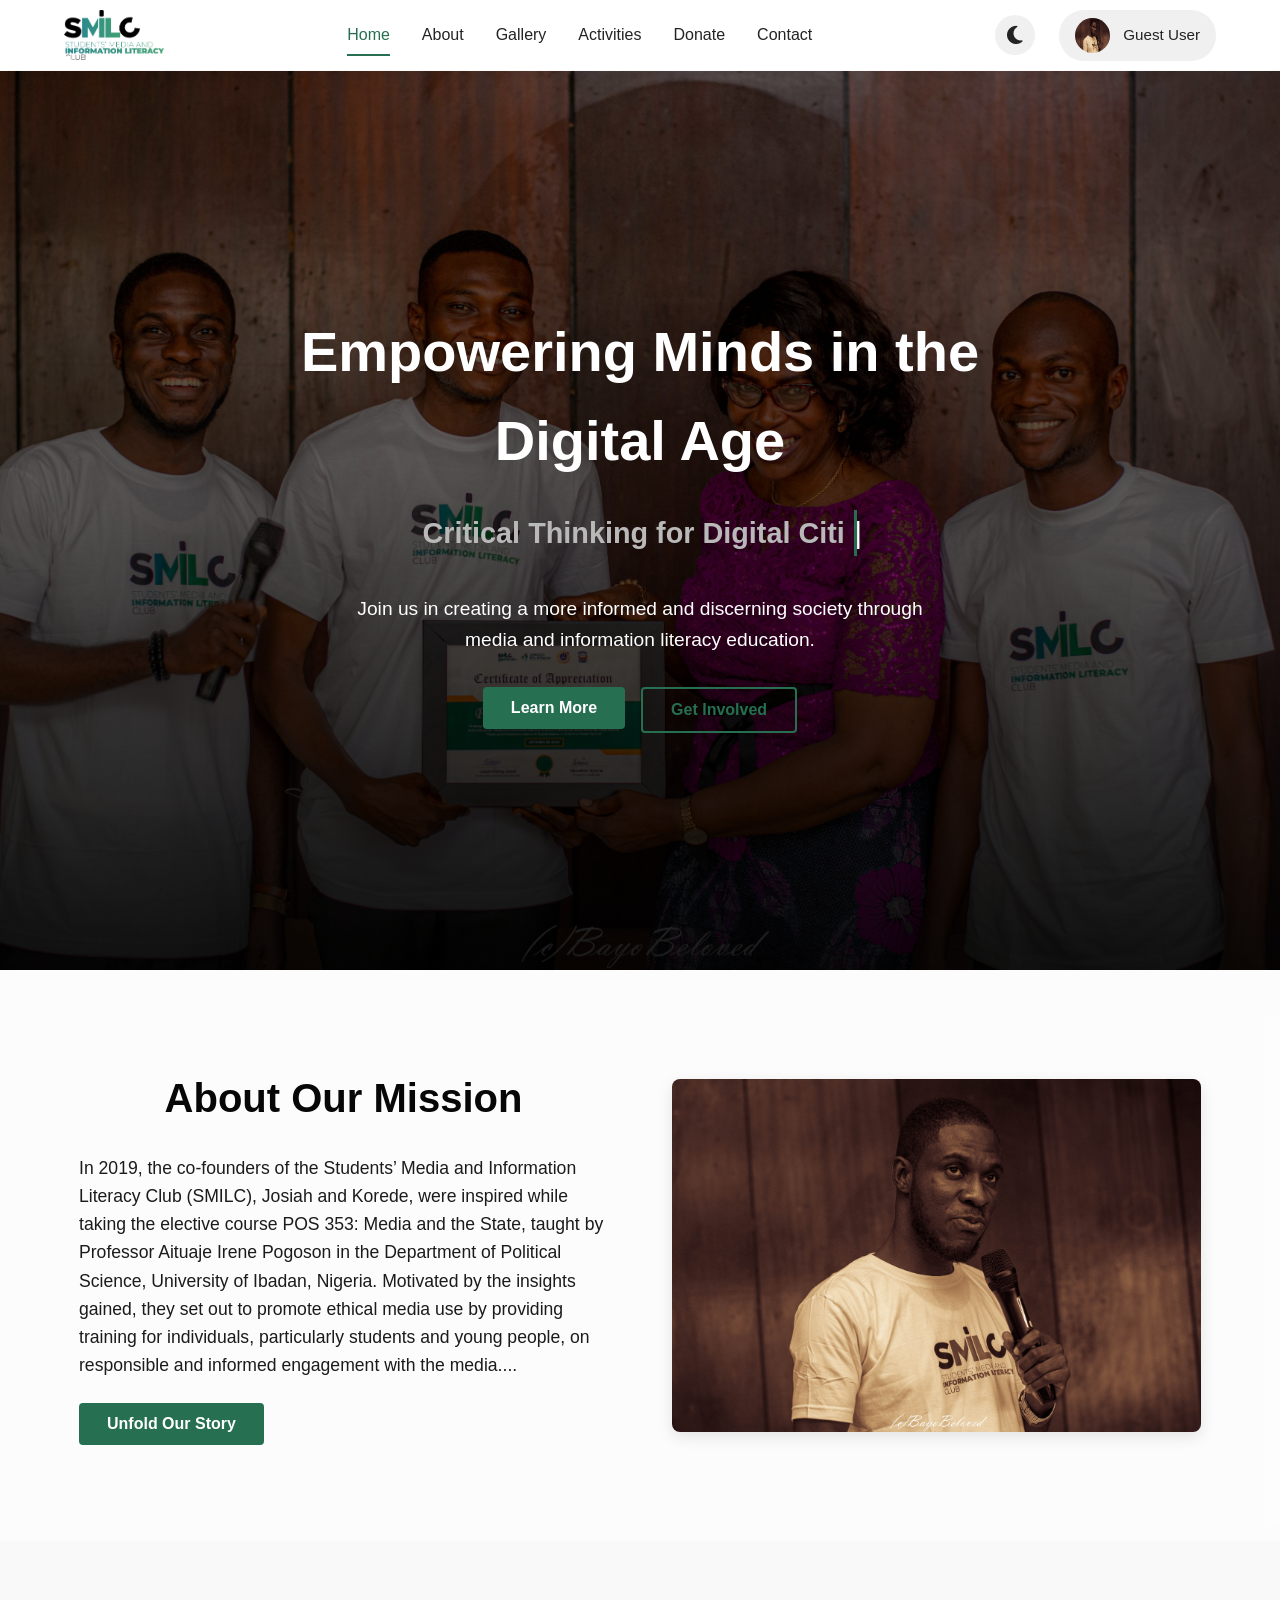
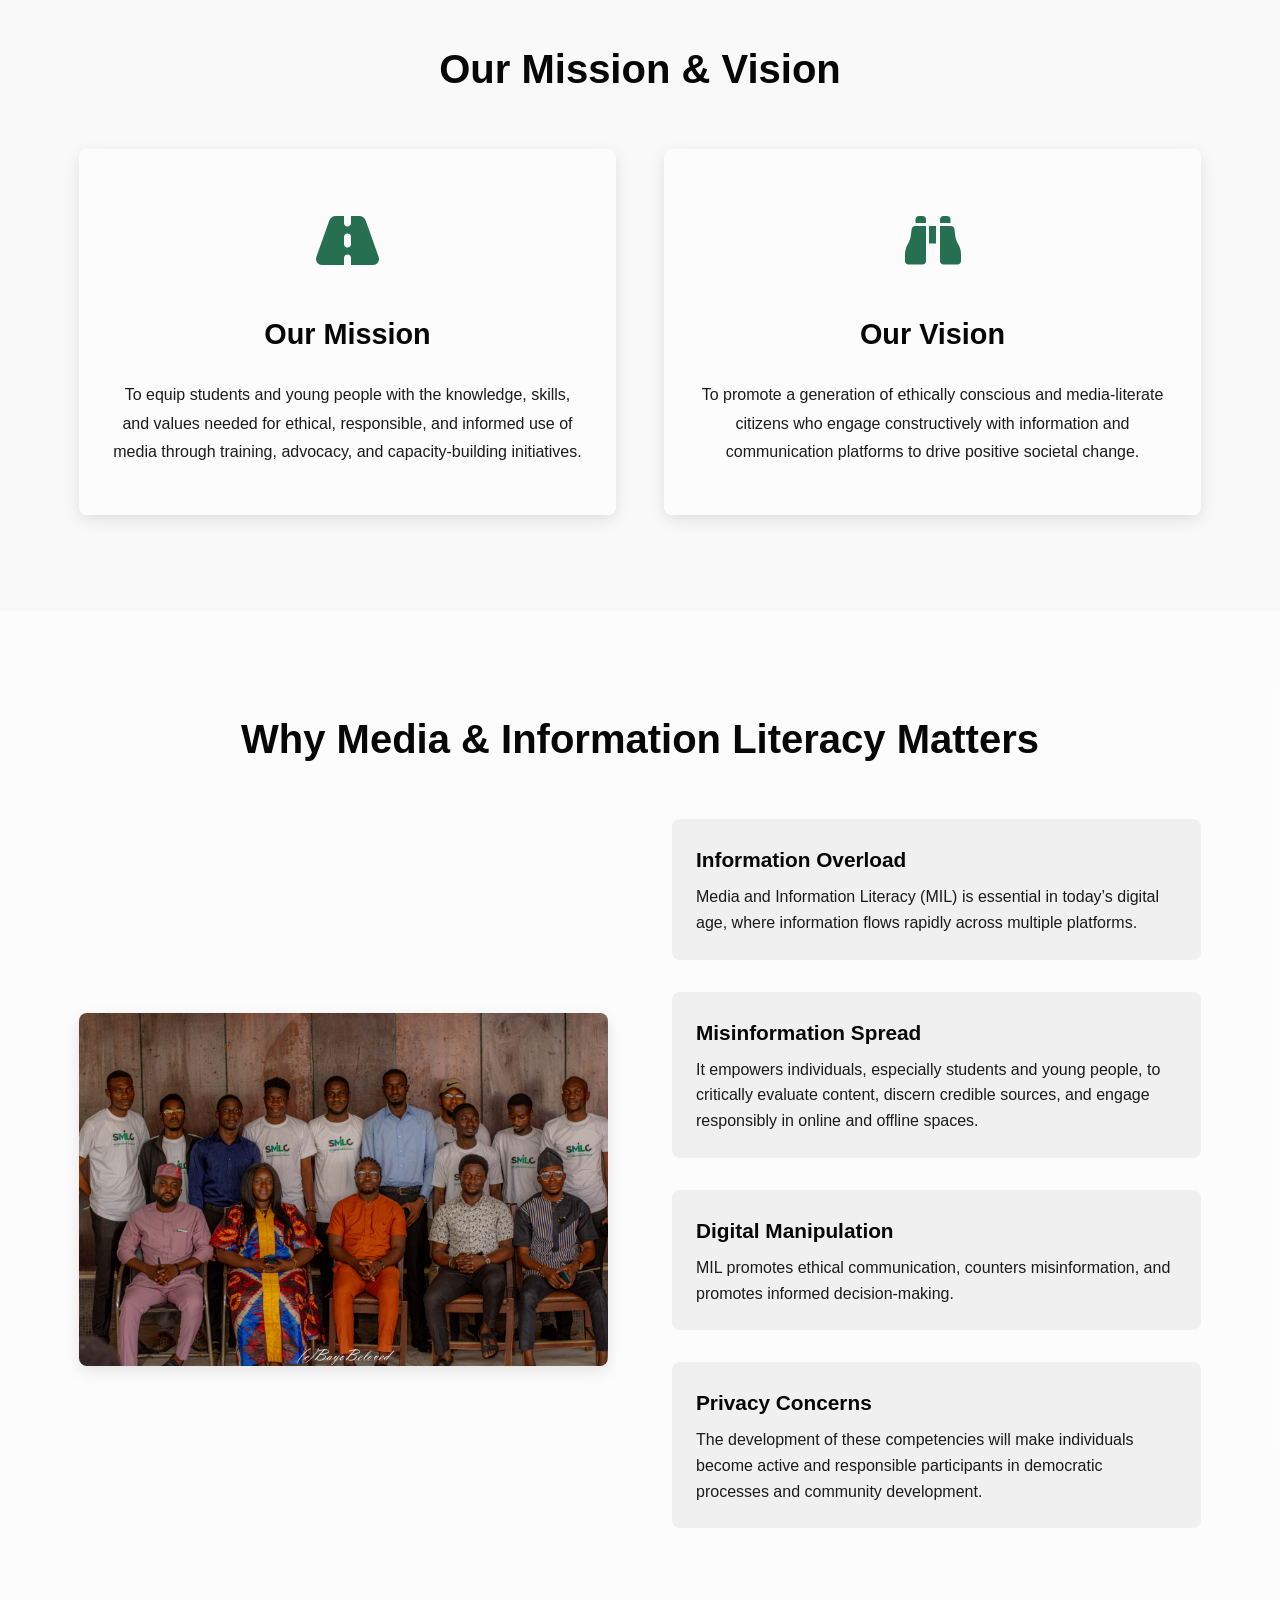
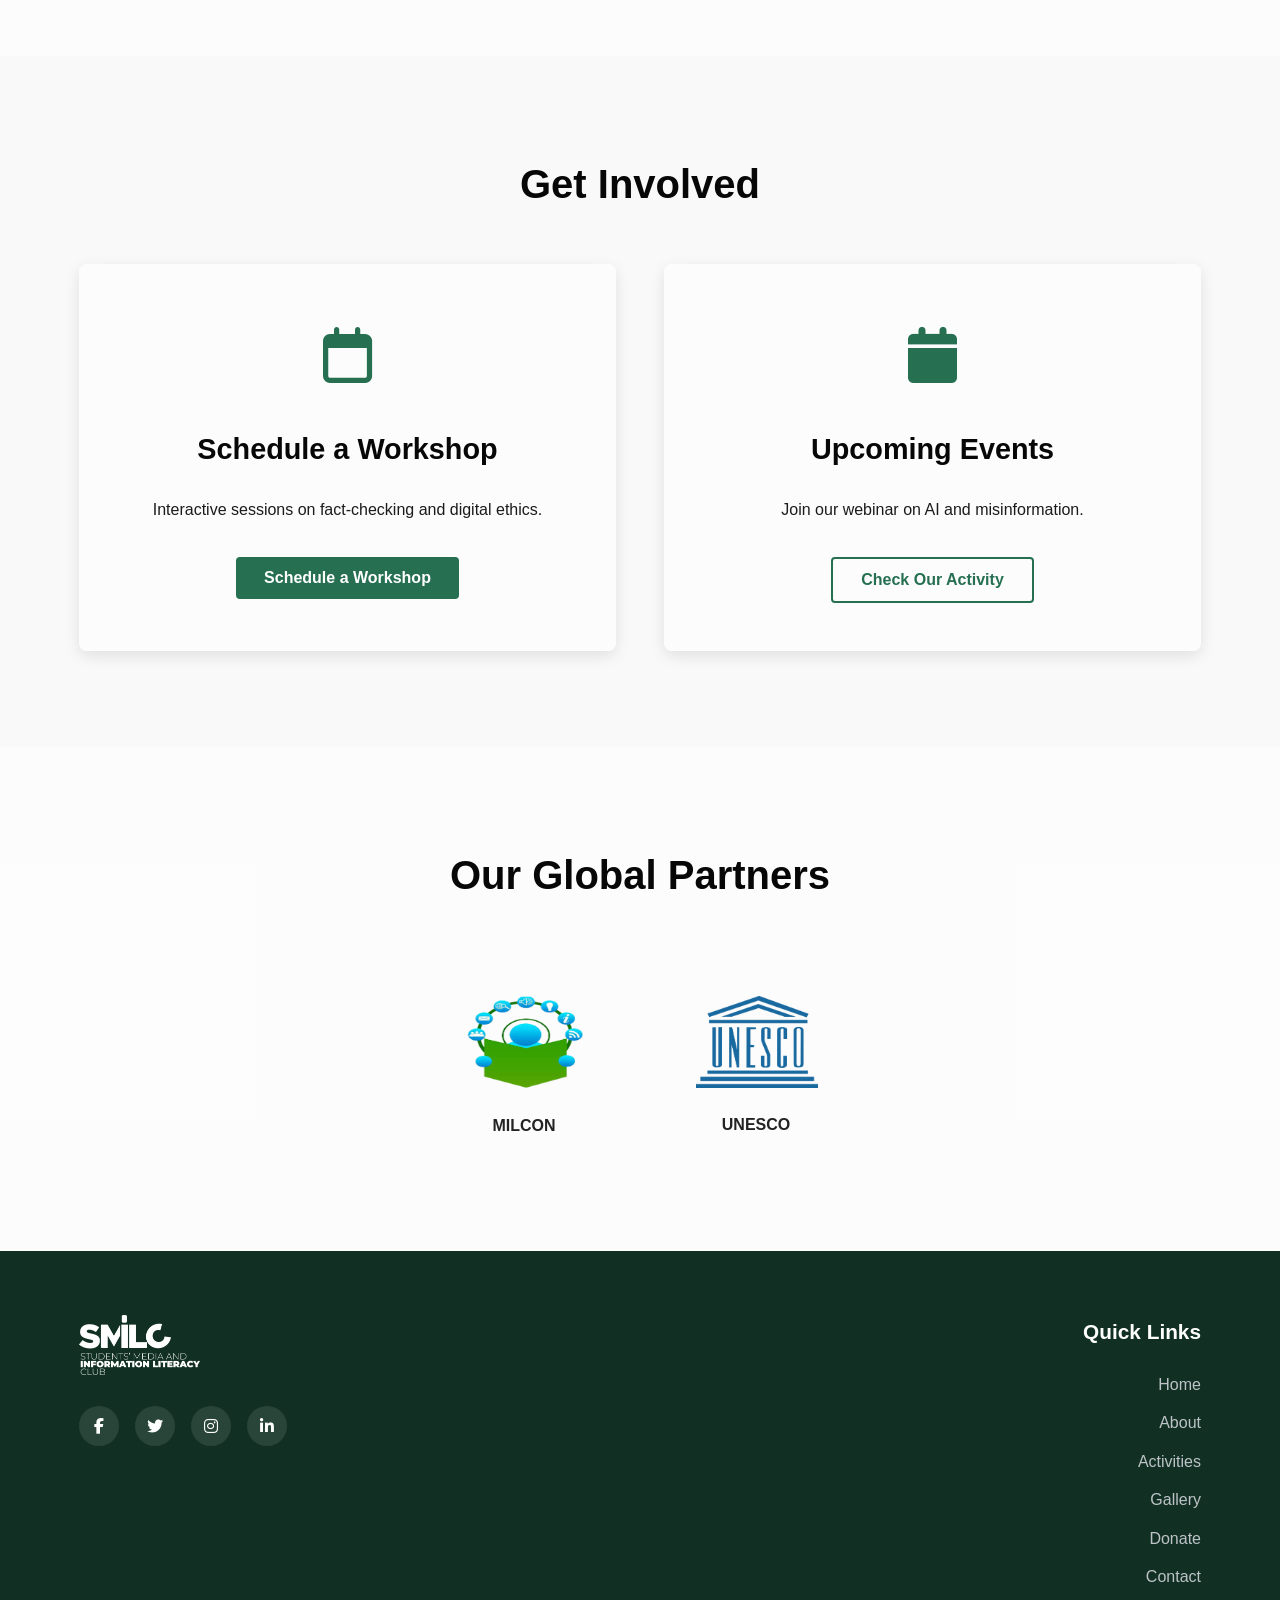
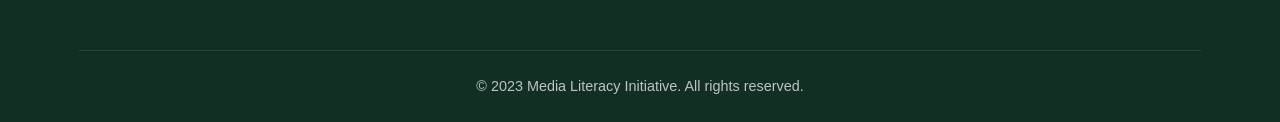
==== index.html @ b67bcb6e "Initial commit" ====
<!DOCTYPE html>
<html lang="en">
<head>
    <meta charset="UTF-8">
    <meta name="viewport" content="width=device-width, initial-scale=1.0">
    <title>SMILC | Home</title>
    <link rel="stylesheet" href="https://cdnjs.cloudflare.com/ajax/libs/font-awesome/6.4.0/css/all.min.css">
    <!-- Favicon Link  -->
    <link rel="icon" href="images/SMILC LOGO.png">
    <link rel="stylesheet" href="css/style.css">
</head>
<body>

    <!-- Preloader -->
    <div id="preloader" role="status" aria-live="polite">
        <div class="preloader-content">
            <div class="preloader-logo">
                <img src="images/SMILC LOGO.png" alt="">
                <!-- Logo will be loaded here -->
                <!-- Fallback text if logo fails to load -->
                <!-- <div class="logo-fallback">ML</div> -->
            </div>
            <div class="loading-text">Loading Media Literacy Initiative</div>
            <div class="sr-only" aria-live="polite">Loading website content, please wait...</div>
        </div>
    </div>

    <!-- Modern Navbar -->
    <nav class="navbar">
        <div class="container navbar-container">
            <!-- Logo - Left -->
            <div class="navbar-brand">
                <a href="index.html" class="logo">
                    <div class="logo-icon"><img src="images/SMILC LOGO.png" alt=""></div>
                </a>
            </div>

            <!-- Navigation Links - Centered -->
            <div class="navbar-links">
                <ul class="nav-menu">
                    <li class="nav-item">
                        <a href="index.html" class="nav-link active"><span>Home</span> </a>
                    </li>
                    <li class="nav-item">
                        <a href="about.html" class="nav-link"><span>About</span></a>
                    </li>
                    <li class="nav-item">
                        <a href="gallery.html" class="nav-link"><span>Gallery</span></a>
                    </li>
                    <li class="nav-item">
                        <a href="activity.html" class="nav-link"><span>Activities</span></a>
                    </li>
                    <li class="nav-item">
                        <a href="donate.html" class="nav-link"><span>Donate</span></a>
                    </li>
                    <li class="nav-item">
                        <a href="contact.html" class="nav-link"> <span>Contact</span></a>
                    </li>
                </ul>
            </div>

            <!-- Right Section - Theme Toggle & Profile -->
            <div class="navbar-right">
                <!-- Theme Toggle Button -->
                <button class="theme-toggle" id="themeToggle"><i class="fas fa-moon"></i></button>

                <!-- Profile Section -->
                <div class="nav-profile">
                    <div class="profile-avatar"><img src="images/aboutus.jpg" alt=""></div>
                    <span class="profile-name">Guest User</span>
                    <!-- Profile Dropdown -->
                    <div class="profile-dropdown">
                        <a href="#profile" class="dropdown-item">
                            <i class="fas fa-user"></i>
                            <span>My Profile</span>
                        </a>
                        <div class="dropdown-divider"></div>
                        <a href="#login" class="dropdown-item">
                            <i class="fas fa-sign-in-alt"></i>
                            <span>Log Out</span>
                        </a>
                    </div>
                </div>

                <!-- Mobile Menu Button -->
                <button class="mobile-menu-btn" id="mobileMenuBtn">
                    <i class="fas fa-bars"></i>
                </button>
            </div>
        </div>
    </nav>

    <!-- Mobile Navigation Overlay -->
    <div class="mobile-overlay" id="mobileOverlay"></div>

    <!-- Mobile Navigation Menu -->
    <div class="mobile-nav" id="mobileNav">
        <div class="mobile-nav-header">
            <h3 class="mobile-nav-title"></h3>
            <button class="mobile-close-btn" id="mobileCloseBtn">
                <i class="fas fa-times"></i>
            </button>
        </div>

        <ul class="mobile-nav-menu">
            <li class="mobile-nav-item">
                <a href="index.html" class="mobile-nav-link active"><i class="fas fa-home mobile-nav-icon"></i>
                    <span>Home</span>
                </a>
            </li>
            <li class="mobile-nav-item">
                <a href="about.html" class="mobile-nav-link"><i class="fas fa-info-circle mobile-nav-icon"></i>
                    <span>About</span>
                </a>
            </li>
            <li class="mobile-nav-item">
                <a href="gallery.html" class="mobile-nav-link"><i class="fas fa-images mobile-nav-icon"></i>
                    <span>Gallery</span>
                </a>
            </li>
            <li class="mobile-nav-item">
                <a href="donate.html" class="mobile-nav-link"><i class="fas fa-heart mobile-nav-icon"></i>
                    <span>Donate</span>
                </a>
            </li>
            <li class="mobile-nav-item">
                <a href="activity.html" class="mobile-nav-link"><i class="fa-solid fa-stopwatch"></i>
                    <span>Activities</span>
                </a>
            </li>
            <li class="mobile-nav-item">
                <a href="contact.html" class="mobile-nav-link"><i class="fas fa-envelope mobile-nav-icon"></i>
                    <span>Contact</span>
                </a>
            </li>
        </ul>

        <div class="mobile-nav-footer">
            <div class="mobile-profile">
                <div class="profile-avatar"><img src="images/aboutus.jpg" alt=""></div>
                <div>
                    <div style="font-weight: 600; color: var(--text);">Guest User</div>
                    <div style="font-size: 0.9rem; color: var(--text-light);">View Profile</div>
                </div>
            </div>
            
            <button class="mobile-theme-toggle" id="mobileThemeToggle">
                <i class="fas fa-moon"></i><span>Switch to Dark Mode</span>
            </button>
        </div>
    </div>

    <!-- Hero Section -->
    <section class="hero" id="home">
        <div class="hero-background"></div>
        <div class="hero-content">
            <h1 class="hero-title">Empowering Minds in the Digital Age</h1>
            <div class="typing-container">
                <span class="typed-text">Critical Thinking for Digital Citizens</span>
                <span class="cursor">|</span>
            </div>
            <p class="hero-description">Join us in creating a more informed and discerning society through media and information literacy education.</p>
            <div class="hero-buttons">
                <a href="about.html"><button class="btn btn-primary">Learn More</button></a>
                <a href="contact.html"><button class="btn btn-secondary">Get Involved</button></a>
            </div>
        </div>
    </section>

    <!-- About Section -->
    <section class="about" id="about">
        <div class="container">
            <div class="about-content">
                <div class="about-text">
                    <h2 class="section-title">About Our Mission</h2>
                    <p>
                        In 2019, the co-founders of the Students’ Media and Information Literacy Club (SMILC),
                        Josiah and Korede, were inspired while taking the elective course POS 353: 
                        Media and the State, taught by Professor Aituaje Irene Pogoson in the Department 
                        of Political Science, University of Ibadan, Nigeria. Motivated by the insights gained, 
                        they set out to promote ethical media use by providing training for individuals, particularly
                        students and young people, on responsible and informed engagement with the media....
                    </p>
                   <a href="about.html"> <button class="btn btn-primary">Unfold Our Story</button></a>
                </div>
                <div class="about-image">
                    <img src="images/aboutus.jpg" alt="Workshop session">
                </div>
            </div>
        </div>
    </section>

    <!-- Mission & Vision Section -->
    <section class="mission-vision">
        <div class="container">
            <h2 class="section-title">Our Mission & Vision</h2>
            <div class="mv-grid">
                <div class="mv-card mission">
                    <div class="mv-icon"><i class="fa-solid fa-road"></i></div>
                    <h3>Our Mission</h3>
                    <p>
                       To equip students and young people with the knowledge, 
                       skills, and values needed for ethical, responsible, and 
                       informed use of media through training, advocacy, and capacity-building initiatives.
                    </p>
                </div>
                <div class="mv-card vision">
                    <div class="mv-icon"><i class="fa-solid fa-binoculars"></i></div>
                    <h3>Our Vision</h3>
                    <p>
                        To promote a generation of ethically conscious and media-literate citizens 
                        who engage constructively with information and communication platforms to 
                        drive positive societal change.
                    </p>
                </div>
            </div>
        </div>
    </section>

    <!-- Why Media Literacy Section -->
    <section class="why-mil">
        <div class="container">
            <h2 class="section-title">Why Media & Information Literacy Matters</h2>
            <div class="why-content">
                <div class="why-image">
                    <img src="images/gallery/UI (6).jpg">
                </div>
                <div class="why-text">
                    <div class="problem-point">
                        <h4>Information Overload</h4>
                        <p>
                            Media and Information Literacy (MIL) is essential in today’s digital age, 
                            where information flows rapidly across multiple platforms.
                        </p>
                    </div>
                    <div class="problem-point">
                        <h4> Misinformation Spread</h4>
                        <p>
                            It empowers individuals, especially students and young people, 
                            to critically evaluate content, discern credible sources, and engage 
                            responsibly in online and offline spaces.
                        </p>
                    </div>
                    <div class="problem-point">
                        <h4>Digital Manipulation</h4>
                        <p>
                            MIL promotes ethical communication, counters misinformation,
                            and promotes informed decision-making.
                        </p>
                    </div>
                    <div class="problem-point">
                        <h4>Privacy Concerns</h4>
                        <p>
                            The development of these competencies will make 
                            individuals become active and responsible participants
                            in democratic processes and community development.
                        </p>
                    </div>
                </div>
            </div>
        </div>
    </section>

    <!-- Workshop & Events Section -->
    <section class="workshop-events">
        <div class="container">
            <h2 class="section-title">Get Involved</h2>
            <div class="we-grid">
                <div class="we-card workshop">
                    <div class="we-icon"><i class="fa-regular fa-calendar"></i></div>
                    <h3>Schedule a Workshop</h3>
                    <p>
                        Interactive sessions on fact-checking and digital ethics.
                    </p>
                    <a href="contact.html"><button class="btn btn-primary">Schedule a Workshop</button></a>
                </div>
                <div class="we-card events">
                    <div class="we-icon"><i class="fa-solid fa-calendar"></i></div>
                    <h3>Upcoming Events</h3>
                    <p>
                        Join our webinar on AI and misinformation.
                    </p>
                    <a href="activity.html"><button class="btn btn-secondary">Check Our Activity</button></a>
                </div>
            </div>
        </div>
    </section>

    <!-- Partners Section -->
    <section class="partners">
        <div class="container">
            <h2 class="section-title">Our Global Partners</h2>
            <div class="partners-grid">
                <div class="partner-box">
                    <div class="partner-logo">
                        <img src="images/MILCON.png" alt="Partner 1">
                    </div>
                    <p><b>MILCON</b></p>
                </div>
                <div class="partner-box">
                    <div class="partner-logo">
                        <img src="images/unesco.png" alt="Partner 2">
                    </div>
                    <p><b>UNESCO</b></p>
                </div>
                
            </div>
        </div>
    </section>

    <!-- Footer -->
    <footer class="main-footer">
        <div class="container">
            <div class="footer-main">
                <div class="footer-brand">
                    <div class="footer-logo">
                        <a href="index.html">
                           <img src="images/SMILC LOGO white.png" alt="">
                        </a>
                    </div>
                    <div class="social-icons">
                        <a href="https://www.facebook.com/share/1CVRcytsov/" target="_blank" aria-label="Facebook"><i class="fab fa-facebook-f"></i></a>
                        <a href="https://www.x.com/smilc_official" target="_blank" aria-label="Twitter"><i class="fab fa-twitter"></i></a>
                        <a href="https://www.instagram.com/smilc_official" target="_blank" aria-label="Instagram"><i class="fab fa-instagram"></i></a>
                        <a href="https://www.linkedin.com/company/students-media-and-information-literacy-club/" target="_blank" aria-label="LinkedIn"><i class="fab fa-linkedin-in"></i></a>
                        <!-- <a href="#" aria-label="YouTube"><i class="fab fa-youtube"></i></a> -->
                    </div>
                </div>
                <div class="footer-nav">
                    <h4>Quick Links</h4>
                    <a href="index.html">Home</a>
                    <a href="about.html">About</a>
                    <a href="activity.html">Activities</a>
                    <a href="gallery.html">Gallery</a>
                    <a href="donate.html">Donate</a>
                    <a href="contact.html">Contact</a>
                </div>
            </div>
            <div class="footer-copyright">
                <p>&copy; 2023 Media Literacy Initiative. All rights reserved.</p>
            </div>
        </div>
    </footer>

    <script src="js/main.js"></script>
</body>
</html>
---- css/style.css ----
/* Reset and Base Styles */
 * {
    margin: 0;
    padding: 0;
    box-sizing: border-box;
    font-family: 'Segoe UI', Tahoma, Geneva, Verdana, sans-serif;
}
:root {
    --primary: #070707;
    --secondary: #267051;
    --accent: #37a074;
    --light: #f0f0f0;
    --dark: #2c3e50;
    --text: #242323;
    --text-light: #1b1b1b;
    --bg: #f9f9f9;
    --card-bg: rgba(255, 255, 255, 0.6);
    --header-bg: rgba(255, 255, 255, 0.95);
    --footer-bg: #113023;
    --shadow: 0 5px 15px rgba(0, 0, 0, 0.1);
    --transition: all 0.3s ease;
}
[data-theme="dark"] {
    --primary: #ffffff;
    --secondary: #267051;
    --accent: #267051;
    --light: #353535;
    --dark: #ecf0f1;
    --text: #ecf0f1;
    --text-light: #bdc3c7;
    --bg: #050505;
    --card-bg: rgba(14, 14, 14, 0.6);
    --header-bg: rgba(37, 37, 37, 0.95);
    --footer-bg: #000000;
    --shadow: 0 5px 15px rgba(0, 0, 0, 0.8);
}
html {
    scroll-behavior: smooth;
}
body {
    line-height: 1.6;
    color: var(--text);
    background-color: var(--bg);
    transition: var(--transition);
}
.container {
    width: 90%;
    max-width: 1200px;
    margin: 0 auto;
    padding: 0 15px;
}
.section-title {
    text-align: center;
    margin-bottom: 3rem;
    font-size: 2.5rem;
    color: var(--primary);
    position: relative;
}
/* .section-title::after {
    content: '';
    position: absolute;
    bottom: -10px;
    left:50%;
    transform: translateX(-50%);
    width: 300px;
    height: 3px;
    background: var(--secondary);
} */
.btn {
    display: inline-block;
    padding: 12px 28px;
    border-radius: 4px;
    text-decoration: none;
    font-weight: 600;
    transition: var(--transition);
    cursor: pointer;
    border: none;
    font-size: 1rem;
    position: relative;
    overflow: hidden;
}
.btn-primary {
    background: var(--secondary);
    color: white;
}
.btn-primary:hover {
    background: #1a4e39;
    transform: translateY(-3px);
    box-shadow: 0 5px 15px rgba(0, 0, 0, 0.1);
}
.btn-secondary {
    background: transparent;
    color: var(--secondary);
    border: 2px solid var(--secondary);
}
.btn-secondary:hover {
    background: var(--secondary);
    color: white;
    transform: translateY(-3px);
    box-shadow: 0 5px 15px rgba(0, 0, 0, 0.1);
}
/* Shiny Button Effect */
.btn::before {
    content: '';
    position: absolute;
    top: 0;
    left: -100%;
    width: 100%;
    height: 100%;
    background: linear-gradient(
        90deg,
        transparent,
        rgba(255, 255, 255, 0.4),
        transparent
    );
    transition: left 0.5s;
}
.btn:hover::before {
    left: 100%;
}
/* ===== MODERN NAVBAR STYLES ===== */
.navbar {
    position: fixed;
    top: 0;
    left: 0;
    width: 100%;
    background: var(--header-bg);
    box-shadow: var(--shadow);
    z-index: 1000;
    transition: var(--transition);
    backdrop-filter: blur(10px);
    -webkit-backdrop-filter: blur(10px);
    border-bottom: 1px solid rgba(255, 255, 255, 0.1);
    transform: translateY(0); /* Ensure it starts visible */
}
.navbar.scrolled {
    box-shadow: 0 5px 20px rgba(0, 0, 0, 0.15);
    backdrop-filter: blur(15px);
    -webkit-backdrop-filter: blur(15px);
}

.navbar-container {
    display: flex;
    justify-content: space-between;
    align-items: center;
    padding: 1rem 0;
    height: 70px;
}
/* Logo Section - Left */
.navbar-brand {
    flex: 0 0 auto;
    display: flex;
    align-items: center;
}
.logo {
    display: flex;
}
.logo-icon img {
    width: 100px;
    height: 50px;
    border-radius: 10px;
    display: flex;
    align-items: center;
    justify-content: center;
    color: white;
    font-size: 1.2rem;
    font-weight: bold;
}
.logo-text {
    font-size: 1.5rem;
    font-weight: 700;
    color: var(--primary);
    letter-spacing: -0.5px;
}
/* Navigation Links - Centered */
.navbar-links {
    flex: 1;
    display: flex;
    justify-content: center;
    align-items: center;
}
.nav-menu {
    display: flex;
    list-style: none;
    gap: 2rem;
    margin: 0;
    padding: 0;
}
.nav-item {
    position: relative;
}
.nav-link {
    text-decoration: none;
    color: var(--text);
    font-weight: 500;
    font-size: 1rem;
    padding: 0.5rem 0;
    transition: var(--transition);
    position: relative;
    display: flex;
    align-items: center;
    gap: 5px;
}
.nav-link:hover {
    color: var(--secondary);
}

.nav-link::after {
    content: '';
    position: absolute;
    bottom: 0;
    left: 0;
    width: 0;
    height: 2px;
    background: var(--secondary);
    transition: width 0.3s ease;
}
.nav-link:hover::after {
    width: 100%;
}

.nav-link.active {
    color: var(--secondary);
}

.nav-link.active::after {
    width: 100%;
}

/* Right Section - Theme Toggle & Profile */
.navbar-right {
    flex: 0 0 auto;
    display: flex;
    align-items: center;
    gap: 1.5rem;
}

/* Theme Toggle Button */
.theme-toggle {
    background: none;
    border: none;
    color: var(--text);
    font-size: 1.3rem;
    cursor: pointer;
    transition: var(--transition);
    width: 40px;
    height: 40px;
    border-radius: 50%;
    display: flex;
    align-items: center;
    justify-content: center;
    background: var(--light);
}

.theme-toggle:hover {
    color: var(--secondary);
    background: rgba(52, 152, 219, 0.1);
    transform: rotate(30deg);
}

/* Profile Section */
.nav-profile {
    display: flex;
    align-items: center;
    gap: 0.8rem;
    cursor: pointer;
    padding: 0.5rem 1rem;
    border-radius: 25px;
    transition: var(--transition);
    background: var(--light);
}

.nav-profile:hover {
    background: rgba(52, 152, 219, 0.1);
}

.profile-avatar img{
    width: 35px;
    height: 35px;
    border-radius: 50%;
    background: linear-gradient(135deg, var(--secondary), var(--primary));
    display: flex;
    align-items: center;
    justify-content: center;
    color: white;
    font-weight: 600;
    font-size: 0.9rem;
}

.profile-name {
    font-weight: 500;
    color: var(--text);
    font-size: 0.95rem;
}

.profile-dropdown {
    position: absolute;
    top: 100%;
    right: 0;
    background: var(--bg);
    border-radius: 10px;
    box-shadow: var(--shadow);
    min-width: 200px;
    padding: 0.5rem 0;
    opacity: 0;
    visibility: hidden;
    transform: translateY(-10px);
    transition: var(--transition);
    z-index: 1001;
}

.nav-profile:hover .profile-dropdown {
    opacity: 1;
    visibility: visible;
    transform: translateY(5px);
}

.dropdown-item {
    display: flex;
    align-items: center;
    gap: 0.8rem;
    padding: 0.8rem 1.5rem;
    text-decoration: none;
    color: var(--text);
    transition: var(--transition);
}

.dropdown-item:hover {
    background: var(--light);
    color: var(--secondary);
}

.dropdown-divider {
    height: 1px;
    background: var(--light);
    margin: 0.5rem 0;
}

/* Mobile Menu Button */
.mobile-menu-btn {
    display: none;
    background: none;
    border: none;
    color: var(--text);
    font-size: 1.5rem;
    cursor: pointer;
    transition: var(--transition);
    width: 40px;
    height: 40px;
    border-radius: 50%;
    align-items: center;
    justify-content: center;
    background: var(--light);
}

.mobile-menu-btn:hover {
    color: var(--secondary);
    background: rgba(52, 152, 219, 0.1);
}

/* Mobile Navigation */
.mobile-nav {
    position: fixed;
    top: 0;
    right: -100%;
    width: 320px;
    height: 100vh;
    background: var(--bg);
    box-shadow: -5px 0 25px rgba(0, 0, 0, 0.1);
    z-index: 1002;
    transition: right 0.4s cubic-bezier(0.4, 0, 0.2, 1);
    display: flex;
    flex-direction: column;
    padding: 80px 30px 30px;
}

.mobile-nav.active {
    right: 0;
}

.mobile-nav-header {
    display: flex;
    justify-content: space-between;
    align-items: center;
    padding-bottom: 1.5rem;
    border-bottom: 1px solid var(--light);
    margin-bottom: 1.5rem;
}

.mobile-nav-title {
    font-size: 1.3rem;
    color: var(--primary);
    font-weight: 600;
}

.mobile-close-btn {
    background: none;
    border: none;
    color: var(--text);
    font-size: 1.5rem;
    cursor: pointer;
    width: 40px;
    height: 40px;
    border-radius: 50%;
    display: flex;
    align-items: center;
    justify-content: center;
    background: var(--light);
    transition: var(--transition);
}

.mobile-close-btn:hover {
    color: var(--secondary);
    background: rgba(52, 152, 219, 0.1);
}

.mobile-nav-menu {
    list-style: none;
    flex: 1;
}

.mobile-nav-item {
    margin-bottom: 0.8rem;
}

.mobile-nav-link {
    display: flex;
    align-items: center;
    gap: 1rem;
    padding: 1rem 1.5rem;
    text-decoration: none;
    color: var(--text);
    border-radius: 10px;
    transition: var(--transition);
}

.mobile-nav-link:hover,
.mobile-nav-link.active {
    background: var(--light);
    color: var(--secondary);
}

.mobile-nav-icon {
    font-size: 1.2rem;
    width: 24px;
}

.mobile-nav-footer {
    padding-top: 1.5rem;
    border-top: 1px solid var(--light);
    margin-top: 1.5rem;
}

.mobile-profile {
    display: flex;
    align-items: center;
    gap: 1rem;
    padding: 1rem;
    background: var(--light);
    border-radius: 10px;
    margin-bottom: 1rem;
}

.mobile-theme-toggle {
    width: 100%;
    padding: 1rem 1.5rem;
    background: var(--light);
    border: none;
    border-radius: 10px;
    color: var(--text);
    display: flex;
    align-items: center;
    gap: 1rem;
    cursor: pointer;
    transition: var(--transition);
    font-size: 1rem;
}

.mobile-theme-toggle:hover {
    background: rgba(52, 152, 219, 0.1);
    color: var(--secondary);
}

/* Overlay for mobile menu */
.mobile-overlay {
    position: fixed;
    top: 0;
    left: 0;
    width: 100%;
    height: 100%;
    background: rgba(0, 0, 0, 0.5);
    z-index: 1001;
    opacity: 0;
    visibility: hidden;
    transition: var(--transition);
}

.mobile-overlay.active {
    opacity: 1;
    visibility: visible;
}
/* ===== END NAVBAR STYLES ===== */

/* Preloader Styles - Loads First */
#preloader {
    position: fixed;
    top: 0;
    left: 0;
    width: 100%;
    height: 100%;
    background: #f9f9f9;
    z-index: 9999;
    display: flex;
    justify-content: center;
    align-items: center;
    transition: opacity 0.5s ease, visibility 0.5s ease;
}
#preloader[data-theme="dark"] {
    background: #2c3e50;
}
#preloader.hidden {
    opacity: 0;
    visibility: hidden;
}
.preloader-content {
    text-align: center;
    display: flex;
    flex-direction: column;
    align-items: center;
    gap: 2rem;
}
.preloader-logo {
    width: clamp(80px, 20vw, 200px);
    height: clamp(80px, 20vw, 200px);
    animation: gentlePulse 2s ease-in-out infinite;
    display: flex;
    justify-content: center;
    align-items: center;
}
.preloader-logo img {
    width: 100%;
    height: 100%;
    object-fit: contain;
    display: block;
}
.logo-fallback {
    font-size: clamp(1.5rem, 4vw, 3rem);
    font-weight: 700;
    color: #2c3e50;
}
#preloader[data-theme="dark"] .logo-fallback {
    color: #ecf0f1;
}
.loading-text {
    font-size: clamp(0.9rem, 2vw, 1.2rem);
    color: #7f8c8d;
    position: relative;
    padding-left: 1.8rem;
}
#preloader[data-theme="dark"] .loading-text {
    color: #bdc3c7;
}
.loading-text::before {
    content: '';
    position: absolute;
    left: 0;
    top: 50%;
    transform: translateY(-50%);
    width: 1.2rem;
    height: 1.2rem;
    border: 2px solid transparent;
    border-top-color: #3498db;
    border-radius: 50%;
    animation: spin 1s linear infinite;
}
#preloader[data-theme="dark"] .loading-text::before {
    border-top-color: #2ecc71;
}
.sr-only {
    position: absolute;
    width: 1px;
    height: 1px;
    padding: 0;
    margin: -1px;
    overflow: hidden;
    clip: rect(0, 0, 0, 0);
    white-space: nowrap;
    border: 0;
}
/* Animations */
@keyframes gentlePulse {
    0%, 100% { 
        opacity: 1;
        transform: scale(1);
    }
    50% { 
        opacity: 0.8;
        transform: scale(1.05);
    }
}
@keyframes spin {
    to { transform: translateY(-50%) rotate(360deg); }
}
/* Reduced Motion Support */
@media (prefers-reduced-motion: reduce) {
    .preloader-logo {
        animation: none;
        opacity: 1;
    }
    
    .loading-text::before {
        animation: none;
        border: 2px solid #3498db;
        border-top-color: transparent;
    }
    
    #preloader {
        transition: none;
    }
}
/* Hide preloader if JS is disabled */
.no-js #preloader {
    display: none;
}
/* Hero Section */
.hero {
    height: 100vh;
    display: flex;
    align-items: center;
    justify-content: center;
    text-align: center;
    color: white;
    position: relative;
    overflow: hidden;
    margin-top: 70px;
}
.hero-background {
    position: absolute;
    top: 0;
    left: 0;
    width: 100%;
    height: 100%;
    background: linear-gradient(rgba(0, 0, 0, 0.2), rgba(0, 0, 0, 0.9)), url('../images/herobanner.jpg') center/cover no-repeat;
    z-index: -1;
}
[data-theme="dark"] .hero-background {
    background: linear-gradient(rgba(0, 0, 0, 0.2), rgba(0, 0, 0, 0.9)), url('../images/herobanner.jpg') center/cover no-repeat;
}

.hero-content {
    max-width: 800px;
    padding: 0 20px;
}
.hero-title {
    font-size: 3.5rem;
    margin-bottom: 1.5rem;
    font-weight: 700;
}
.typing-container {
    font-size: 1.8rem;
    margin-bottom: 1.5rem;
    min-height: 60px;
}
.typed-text {
    color: rgb(185, 185, 185);
    font-weight: 600;
}
.cursor {
    display: inline-block;
    background-color: var(--secondary);
    margin-left: 0.1rem;
    width: 3px;
    animation: blink 1s infinite;
}
@keyframes blink {
    0% { opacity: 1; }
    50% { opacity: 0; }
    100% { opacity: 1; }
}
.hero-description {
    font-size: 1.2rem;
    margin-bottom: 2rem;
    max-width: 600px;
    margin-left: auto;
    margin-right: auto;
}
.hero-buttons {
    display: flex;
    justify-content: center;
    gap: 1rem;
}
/* About Section */
.about {
    padding: 6rem 0;
    background:var(--card-bg);
}
.about-content {
    display: grid;
    grid-template-columns: 1fr 1fr;
    gap: 4rem;
    align-items: center;
}
.about-text h2 {
    font-size: 2.5rem;
    margin-bottom: 1.5rem;
    color: var(--primary);
}
.about-text p {
    margin-bottom: 1.5rem;
    color: var(--text-light);
    font-size: 1.1rem;
}
.about-image {
    border-radius: 8px;
    overflow: hidden;
    box-shadow: var(--shadow);
}
.about-image img {
    width: 100%;
    height: auto;
    display: block;
    transition: transform 0.5s ease;
}
.about-image:hover img {
    transform: scale(1.05);
}

/* Mission & Vision Section */
.mission-vision {
    padding: 6rem 0;
    background: url('../imgaes/background.jpg') center/cover no-repeat;
}
[data-theme="dark"] .mission-vision {
    background: black;
}
.mv-grid {
    display: grid;
    grid-template-columns: 1fr 1fr;
    gap: 3rem;
}
.mv-card {
    background: var(--card-bg);
    padding: 3rem 2rem;
    border-radius: 8px;
    text-align: center;
    box-shadow: var(--shadow);
    transition: var(--transition);
}
.mv-card:hover {
    transform: translateY(-10px);
    box-shadow: 0 15px 30px rgba(0, 0, 0, 0.1);
}
.mv-icon {
    font-size: 3.5rem;
    margin-bottom: 1.5rem;
    color: var(--secondary);
}
.mv-card h3 {
    font-size: 1.8rem;
    margin-bottom: 1.5rem;
    color: var(--primary);
}
.mv-card p {
    color: var(--text-light);
    line-height: 1.8;
}
/* Why MIL Section */
.why-mil {
    padding: 6rem 0;
    background: var(--card-bg);
}
.why-content {
    display: grid;
    grid-template-columns: 1fr 1fr;
    gap: 4rem;
    align-items: center;
}

.why-image {
    border-radius: 8px;
    overflow: hidden;
    box-shadow: var(--shadow);
}
.why-image img {
    width: 100%;
    height: auto;
    display: block;
}
.problem-point {
    margin-bottom: 2rem;
    padding: 1.5rem;
    background: var(--light);
    border-radius: 8px;
    transition: var(--transition);
}
.problem-point:hover {
    transform: translateX(10px);
}
.problem-point h4 {
    font-size: 1.3rem;
    margin-bottom: 0.5rem;
    color: var(--primary);
}
.problem-point p {
    color: var(--text-light);
}
/* Workshop & Events Section */
.workshop-events {
    padding: 6rem 0;
    background: url('../imgaes/background.jpg') center/cover no-repeat;
}
[data-theme="dark"] .workshop-events {
    background: black;
}
.we-grid {
    display: grid;
    grid-template-columns: 1fr 1fr;
    gap: 3rem;
}
.we-card {
    background: var(--card-bg);
    padding: 3rem 2rem;
    border-radius: 8px;
    text-align: center;
    box-shadow: var(--shadow);
    transition: var(--transition);
}
.we-card:hover {
    transform: translateY(-10px);
    box-shadow: 0 15px 30px rgba(0, 0, 0, 0.1);
}
.we-icon {
    font-size: 3.5rem;
    margin-bottom: 1.5rem;
    color: var(--secondary);
}
.we-card h3 {
    font-size: 1.8rem;
    margin-bottom: 1.5rem;
    color: var(--primary);
}
.we-card p {
    color: var(--text-light);
    margin-bottom: 2rem;
    line-height: 1.8;
}
/* Partners Section */
.partners {
    padding: 6rem 0;
    background: var(--card-bg);
}
.partners-grid {
    display: flex;
    gap: 2rem;
    justify-content: center;
    align-items: center;
}
.partner-box {
    width: 200px;
    text-align: center;
    padding: 1rem;
}
.partner-logo {
    display: flex;
    width: 170px;
    justify-content: center;
    align-items: center;
    padding: 1.5rem;
    border-radius: 8px;
   
    transition: var(--transition);
}
.partner-logo:hover {
    transform: scale(1.05);
}
.partner-logo img {
    display: block;
    max-width: 100%;
    height: auto;
    transition: filter 0.3s ease;
}

.partner-logo:hover img {
    filter: grayscale(0%);
}
/* Footer */
.main-footer {
    background: var(--footer-bg);
    color: white;
    padding-top: 4rem;
}

.footer-main {
    display: grid;
    grid-template-columns: 1fr 1fr;
    gap: 3rem;
    padding-bottom: 3rem;
}
.footer-nav {
    display: flex;
    flex-direction: column;
    align-items: flex-end;
}
.footer-nav h4 {
    font-size: 1.3rem;
    margin-bottom: 1.5rem;
    color: white;
}
.footer-nav a {
    color: #bdc3c7;
    text-decoration: none;
    margin-bottom: 0.8rem;
    transition: var(--transition);
}
.footer-nav a:hover {
    color: var(--secondary);
}
.footer-brand {
    display: flex;
    flex-direction: column;
    align-items: flex-start;
}
.footer-logo {
    margin-bottom: 1.5rem;
}
.footer-logo img {
    height: 60px;
}
.social-icons {
    display: flex;
    gap: 1rem;
}
.social-icons a {
    display: flex;
    align-items: center;
    justify-content: center;
    width: 40px;
    height: 40px;
    background: rgba(255, 255, 255, 0.1);
    border-radius: 50%;
    color: white;
    text-decoration: none;
    transition: var(--transition);
}
.social-icons a:hover {
    background: var(--secondary);
    transform: translateY(-3px);
}
.footer-copyright {
    border-top: 1px solid rgba(255, 255, 255, 0.1);
    padding: 1.5rem 0;
    text-align: center;
    color: #bdc3c7;
    font-size: 0.9rem;
}
/* Responsive Design */
 @media (max-width: 1200px) {
    .navbar-links {
        justify-content: flex-end;
    }
    .navbar-links {
        display: none;
    }
    .navbar-right .nav-profile .profile-name {
        display: none;
    }
  .mobile-menu-btn {
        display: flex;
    }
    .nav-menu {
        gap: 1.5rem;
    }
}
@media (max-width: 992px) {
     .navbar-links {
        display: none;
    }
    
    .navbar-right .nav-profile .profile-name {
        display: none;
    }
    .mobile-menu-btn {
        display: flex;
    }
    .hero-title {
        font-size: 2.8rem;
    }
    .about-content,
    .why-content,
    .mv-grid,
    .we-grid {
        grid-template-columns: 1fr;
    }
    .partner-box {
        width: 200px;
        text-align: center;
        padding: 0.3rem;
    }
    .partners-grid {
        grid-template-columns: repeat(3, 1fr);
    }
}
@media (max-width: 768px) {
    .nav-links, .theme-toggle {
        display: none;
    }   
    .mobile-menu {
        display: flex;
    } 
    .hero-title {
        font-size: 2.2rem;
    } 
    .typing-container {
        font-size: 1.4rem;
    }
    .hero-buttons {
        flex-direction: column;
        align-items: center;
    }
    .btn {
        width: 100%;
        max-width: 250px;
        margin-bottom: 1rem;
    }
    .section-title {
        font-size: 2rem;
    }
    .partners-grid {
        display: block;
        margin: 5rem;
        justify-content: center;
        align-items: center;
    }
    .footer-main {
        grid-template-columns: 1fr;
    }
    .footer-nav {
        align-items: flex-start;
        order: 2;
    }
    .footer-brand {
        order: 1;
    }
}
@media (max-width: 576px) {
    .partners-grid {
        grid-template-columns: repeat(2, 1fr);
    }   
    .mv-card,
    .we-card {
        padding: 2rem 1.5rem;
    }
    .hero {
        height: 80vh;
    }
}
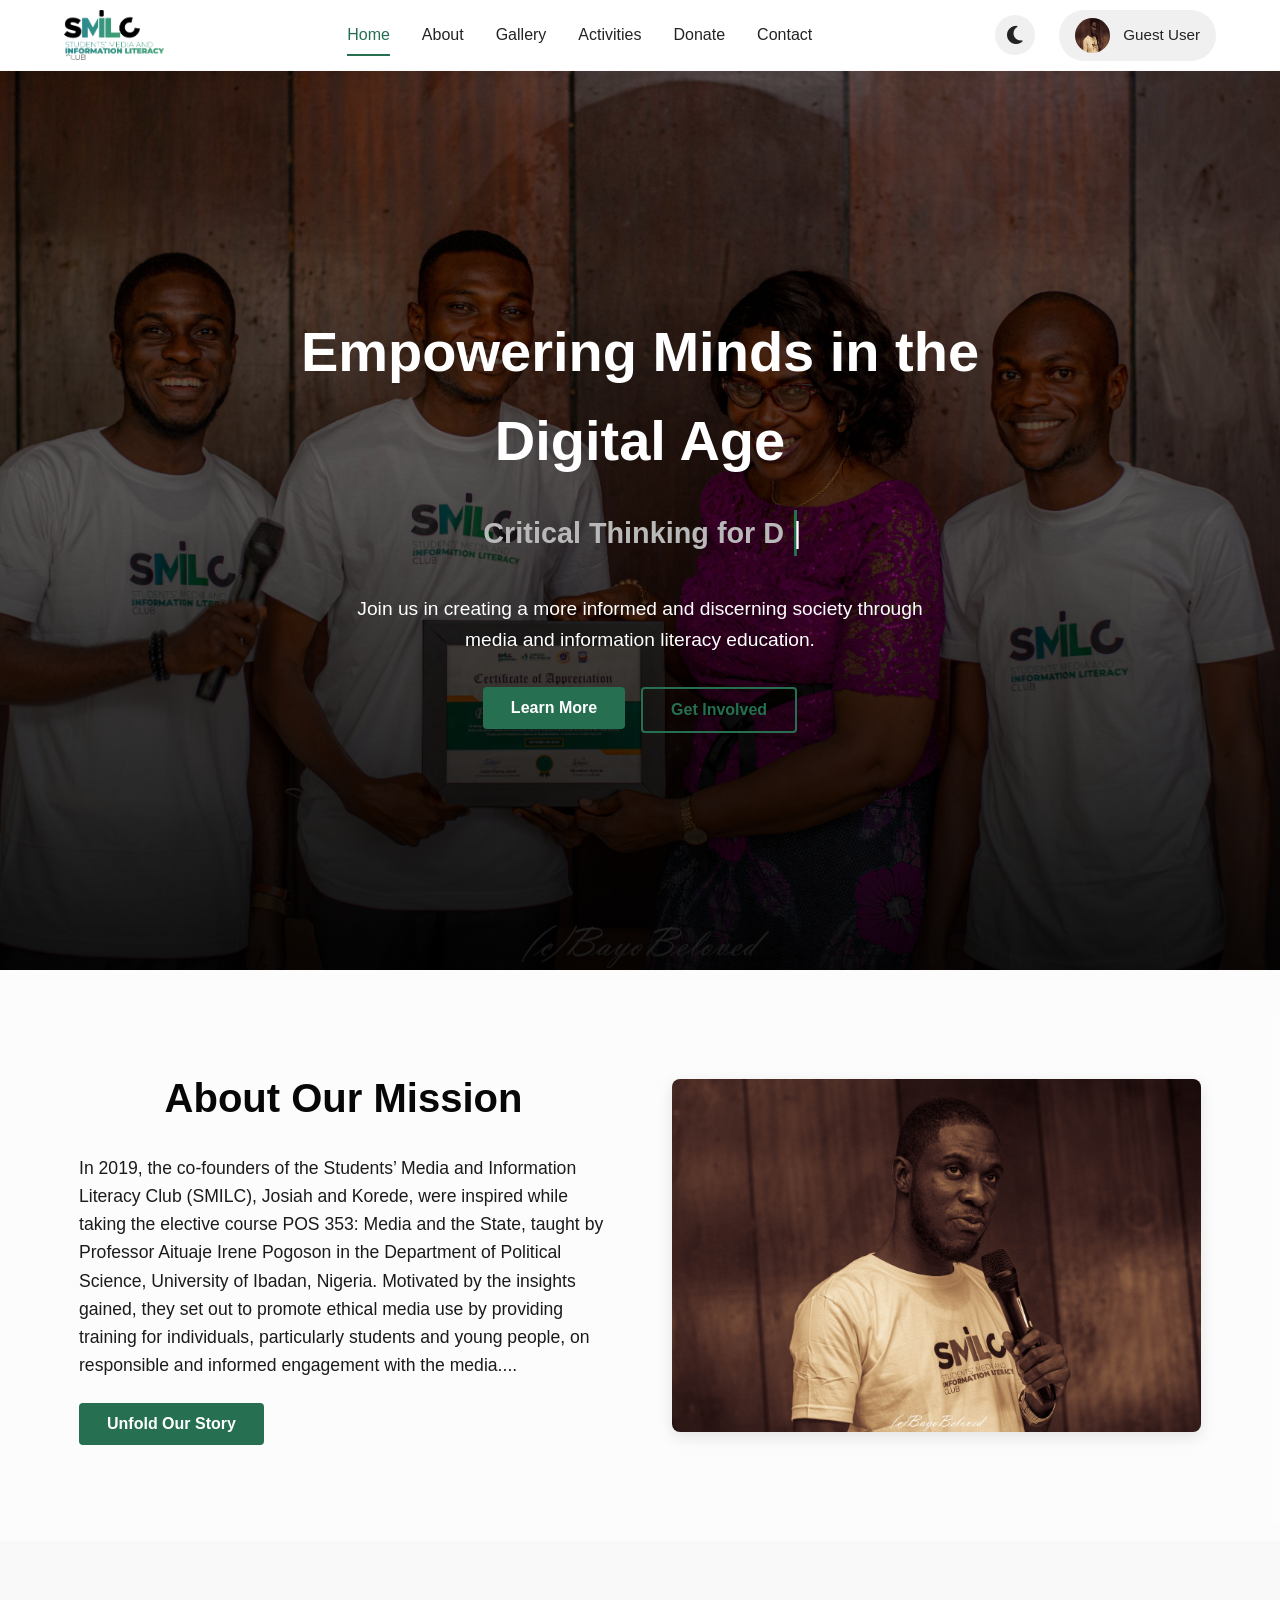
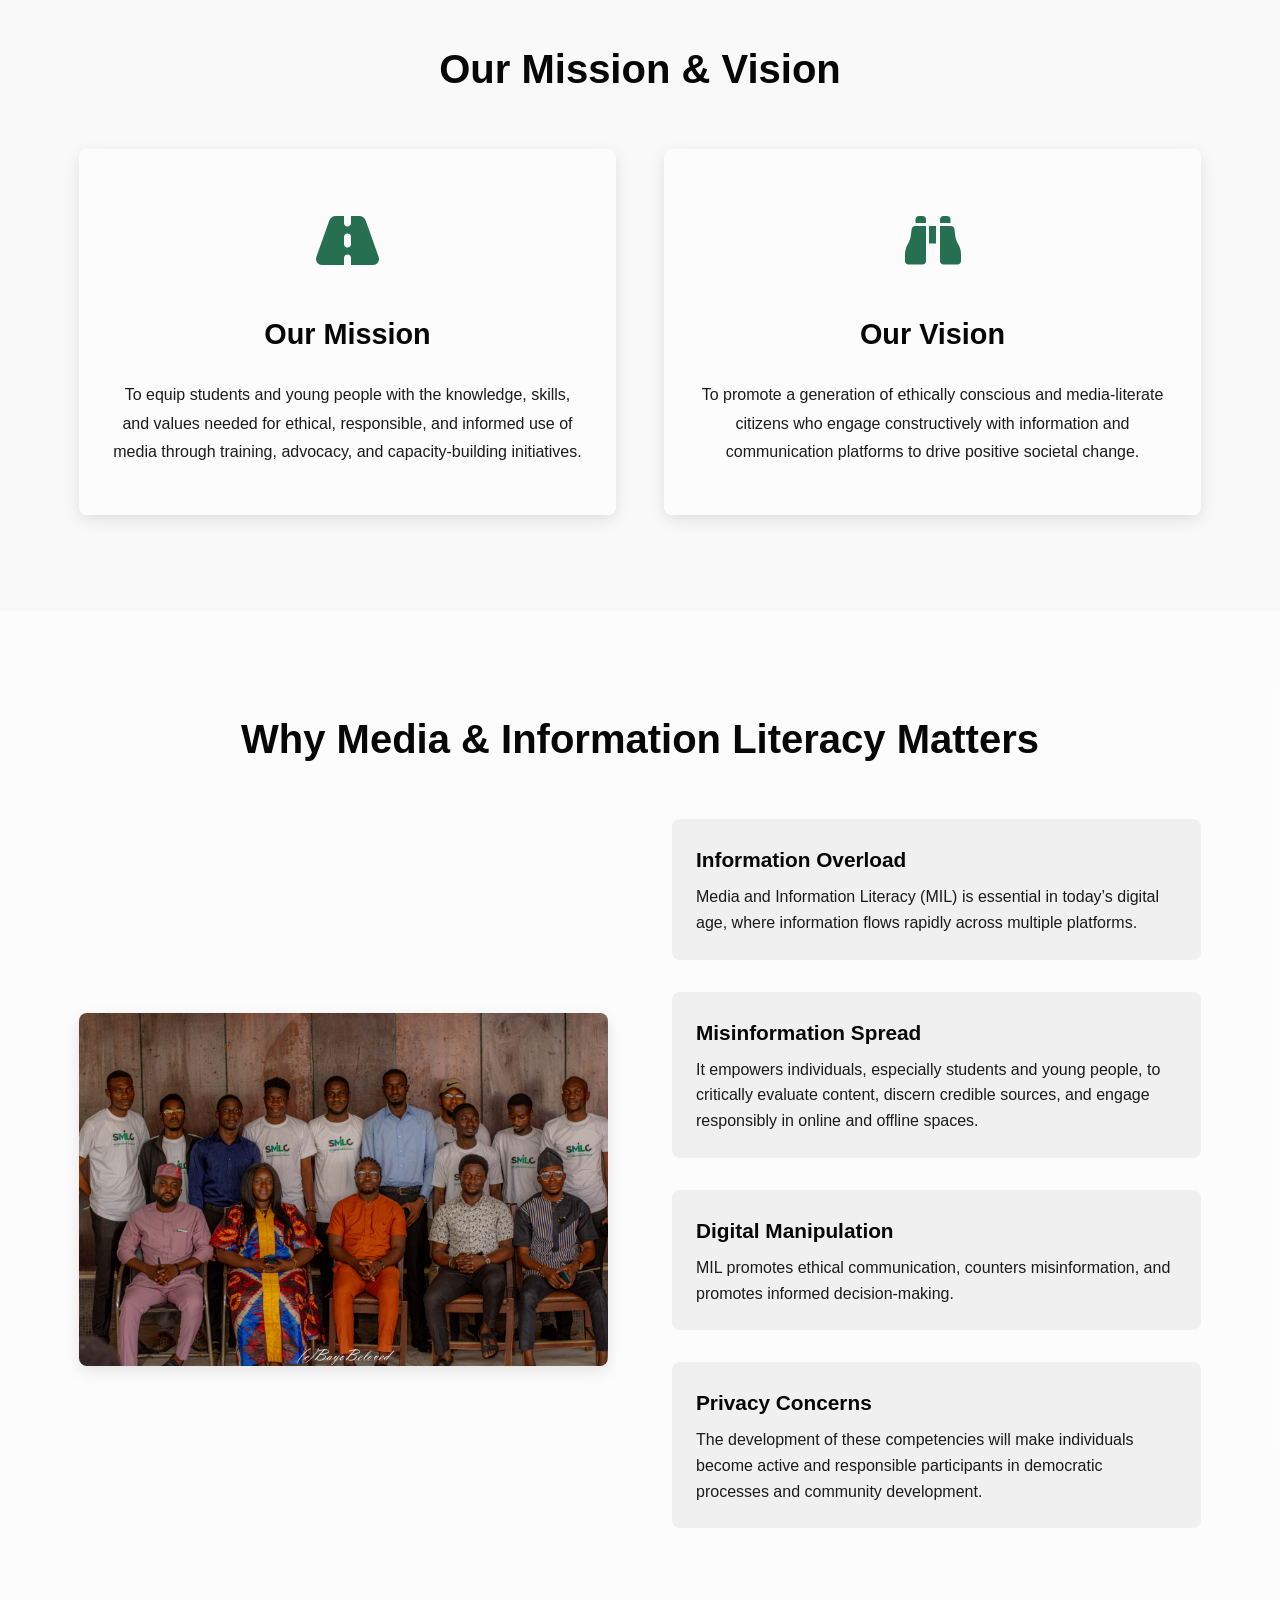
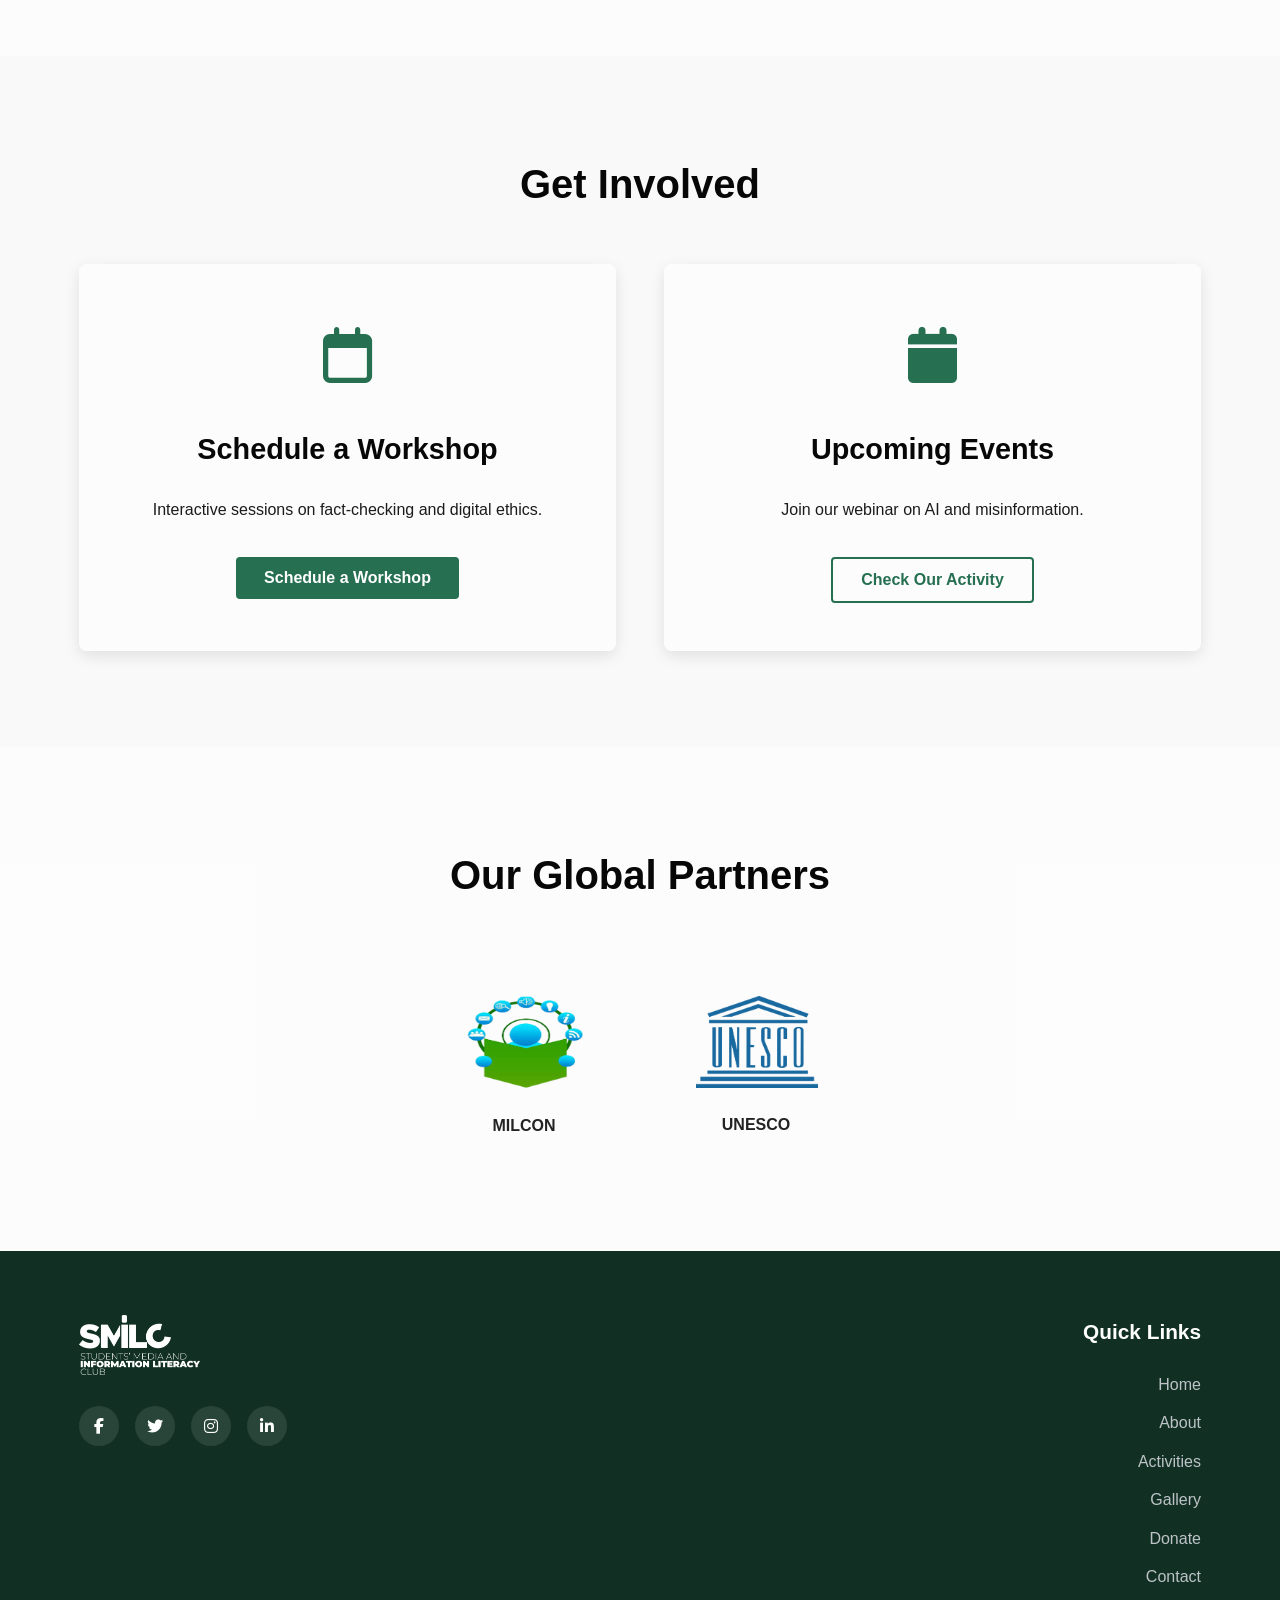
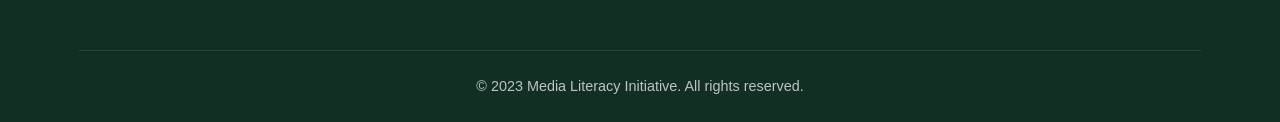
==== commit 62d88ddc: "Fixed .html link issues" ====
--- a/index.html
+++ b/index.html
@@ -30,7 +30,7 @@
         <div class="container navbar-container">
             <!-- Logo - Left -->
             <div class="navbar-brand">
-                <a href="index.html" class="logo">
+                <a href="/" class="logo">
                     <div class="logo-icon"><img src="images/SMILC LOGO.png" alt=""></div>
                 </a>
             </div>
@@ -39,22 +39,22 @@
             <div class="navbar-links">
                 <ul class="nav-menu">
                     <li class="nav-item">
-                        <a href="index.html" class="nav-link active"><span>Home</span> </a>
-                    </li>
-                    <li class="nav-item">
-                        <a href="about.html" class="nav-link"><span>About</span></a>
-                    </li>
-                    <li class="nav-item">
-                        <a href="gallery.html" class="nav-link"><span>Gallery</span></a>
-                    </li>
-                    <li class="nav-item">
-                        <a href="activity.html" class="nav-link"><span>Activities</span></a>
-                    </li>
-                    <li class="nav-item">
-                        <a href="donate.html" class="nav-link"><span>Donate</span></a>
-                    </li>
-                    <li class="nav-item">
-                        <a href="contact.html" class="nav-link"> <span>Contact</span></a>
+                        <a href="/" class="nav-link active"><span>Home</span> </a>
+                    </li>
+                    <li class="nav-item">
+                        <a href="about" class="nav-link"><span>About</span></a>
+                    </li>
+                    <li class="nav-item">
+                        <a href="gallery" class="nav-link"><span>Gallery</span></a>
+                    </li>
+                    <li class="nav-item">
+                        <a href="activity" class="nav-link"><span>Activities</span></a>
+                    </li>
+                    <li class="nav-item">
+                        <a href="donate" class="nav-link"><span>Donate</span></a>
+                    </li>
+                    <li class="nav-item">
+                        <a href="contact" class="nav-link"> <span>Contact</span></a>
                     </li>
                 </ul>
             </div>
@@ -104,32 +104,32 @@
 
         <ul class="mobile-nav-menu">
             <li class="mobile-nav-item">
-                <a href="index.html" class="mobile-nav-link active"><i class="fas fa-home mobile-nav-icon"></i>
+                <a href="/" class="mobile-nav-link active"><i class="fas fa-home mobile-nav-icon"></i>
                     <span>Home</span>
                 </a>
             </li>
             <li class="mobile-nav-item">
-                <a href="about.html" class="mobile-nav-link"><i class="fas fa-info-circle mobile-nav-icon"></i>
+                <a href="about" class="mobile-nav-link"><i class="fas fa-info-circle mobile-nav-icon"></i>
                     <span>About</span>
                 </a>
             </li>
             <li class="mobile-nav-item">
-                <a href="gallery.html" class="mobile-nav-link"><i class="fas fa-images mobile-nav-icon"></i>
+                <a href="gallery" class="mobile-nav-link"><i class="fas fa-images mobile-nav-icon"></i>
                     <span>Gallery</span>
                 </a>
             </li>
             <li class="mobile-nav-item">
-                <a href="donate.html" class="mobile-nav-link"><i class="fas fa-heart mobile-nav-icon"></i>
+                <a href="donate" class="mobile-nav-link"><i class="fas fa-heart mobile-nav-icon"></i>
                     <span>Donate</span>
                 </a>
             </li>
             <li class="mobile-nav-item">
-                <a href="activity.html" class="mobile-nav-link"><i class="fa-solid fa-stopwatch"></i>
+                <a href="activity" class="mobile-nav-link"><i class="fa-solid fa-stopwatch"></i>
                     <span>Activities</span>
                 </a>
             </li>
             <li class="mobile-nav-item">
-                <a href="contact.html" class="mobile-nav-link"><i class="fas fa-envelope mobile-nav-icon"></i>
+                <a href="contact" class="mobile-nav-link"><i class="fas fa-envelope mobile-nav-icon"></i>
                     <span>Contact</span>
                 </a>
             </li>
@@ -161,8 +161,8 @@
             </div>
             <p class="hero-description">Join us in creating a more informed and discerning society through media and information literacy education.</p>
             <div class="hero-buttons">
-                <a href="about.html"><button class="btn btn-primary">Learn More</button></a>
-                <a href="contact.html"><button class="btn btn-secondary">Get Involved</button></a>
+                <a href="about"><button class="btn btn-primary">Learn More</button></a>
+                <a href="contact"><button class="btn btn-secondary">Get Involved</button></a>
             </div>
         </div>
     </section>
@@ -181,7 +181,7 @@
                         they set out to promote ethical media use by providing training for individuals, particularly
                         students and young people, on responsible and informed engagement with the media....
                     </p>
-                   <a href="about.html"> <button class="btn btn-primary">Unfold Our Story</button></a>
+                   <a href="about"> <button class="btn btn-primary">Unfold Our Story</button></a>
                 </div>
                 <div class="about-image">
                     <img src="images/aboutus.jpg" alt="Workshop session">
@@ -272,7 +272,7 @@
                     <p>
                         Interactive sessions on fact-checking and digital ethics.
                     </p>
-                    <a href="contact.html"><button class="btn btn-primary">Schedule a Workshop</button></a>
+                    <a href="contact"><button class="btn btn-primary">Schedule a Workshop</button></a>
                 </div>
                 <div class="we-card events">
                     <div class="we-icon"><i class="fa-solid fa-calendar"></i></div>
@@ -280,7 +280,7 @@
                     <p>
                         Join our webinar on AI and misinformation.
                     </p>
-                    <a href="activity.html"><button class="btn btn-secondary">Check Our Activity</button></a>
+                    <a href="activity"><button class="btn btn-secondary">Check Our Activity</button></a>
                 </div>
             </div>
         </div>
@@ -314,7 +314,7 @@
             <div class="footer-main">
                 <div class="footer-brand">
                     <div class="footer-logo">
-                        <a href="index.html">
+                        <a href="/">
                            <img src="images/SMILC LOGO white.png" alt="">
                         </a>
                     </div>
@@ -328,12 +328,12 @@
                 </div>
                 <div class="footer-nav">
                     <h4>Quick Links</h4>
-                    <a href="index.html">Home</a>
-                    <a href="about.html">About</a>
-                    <a href="activity.html">Activities</a>
-                    <a href="gallery.html">Gallery</a>
-                    <a href="donate.html">Donate</a>
-                    <a href="contact.html">Contact</a>
+                    <a href="/">Home</a>
+                    <a href="about">About</a>
+                    <a href="activity">Activities</a>
+                    <a href="gallery">Gallery</a>
+                    <a href="donate">Donate</a>
+                    <a href="contact">Contact</a>
                 </div>
             </div>
             <div class="footer-copyright">
